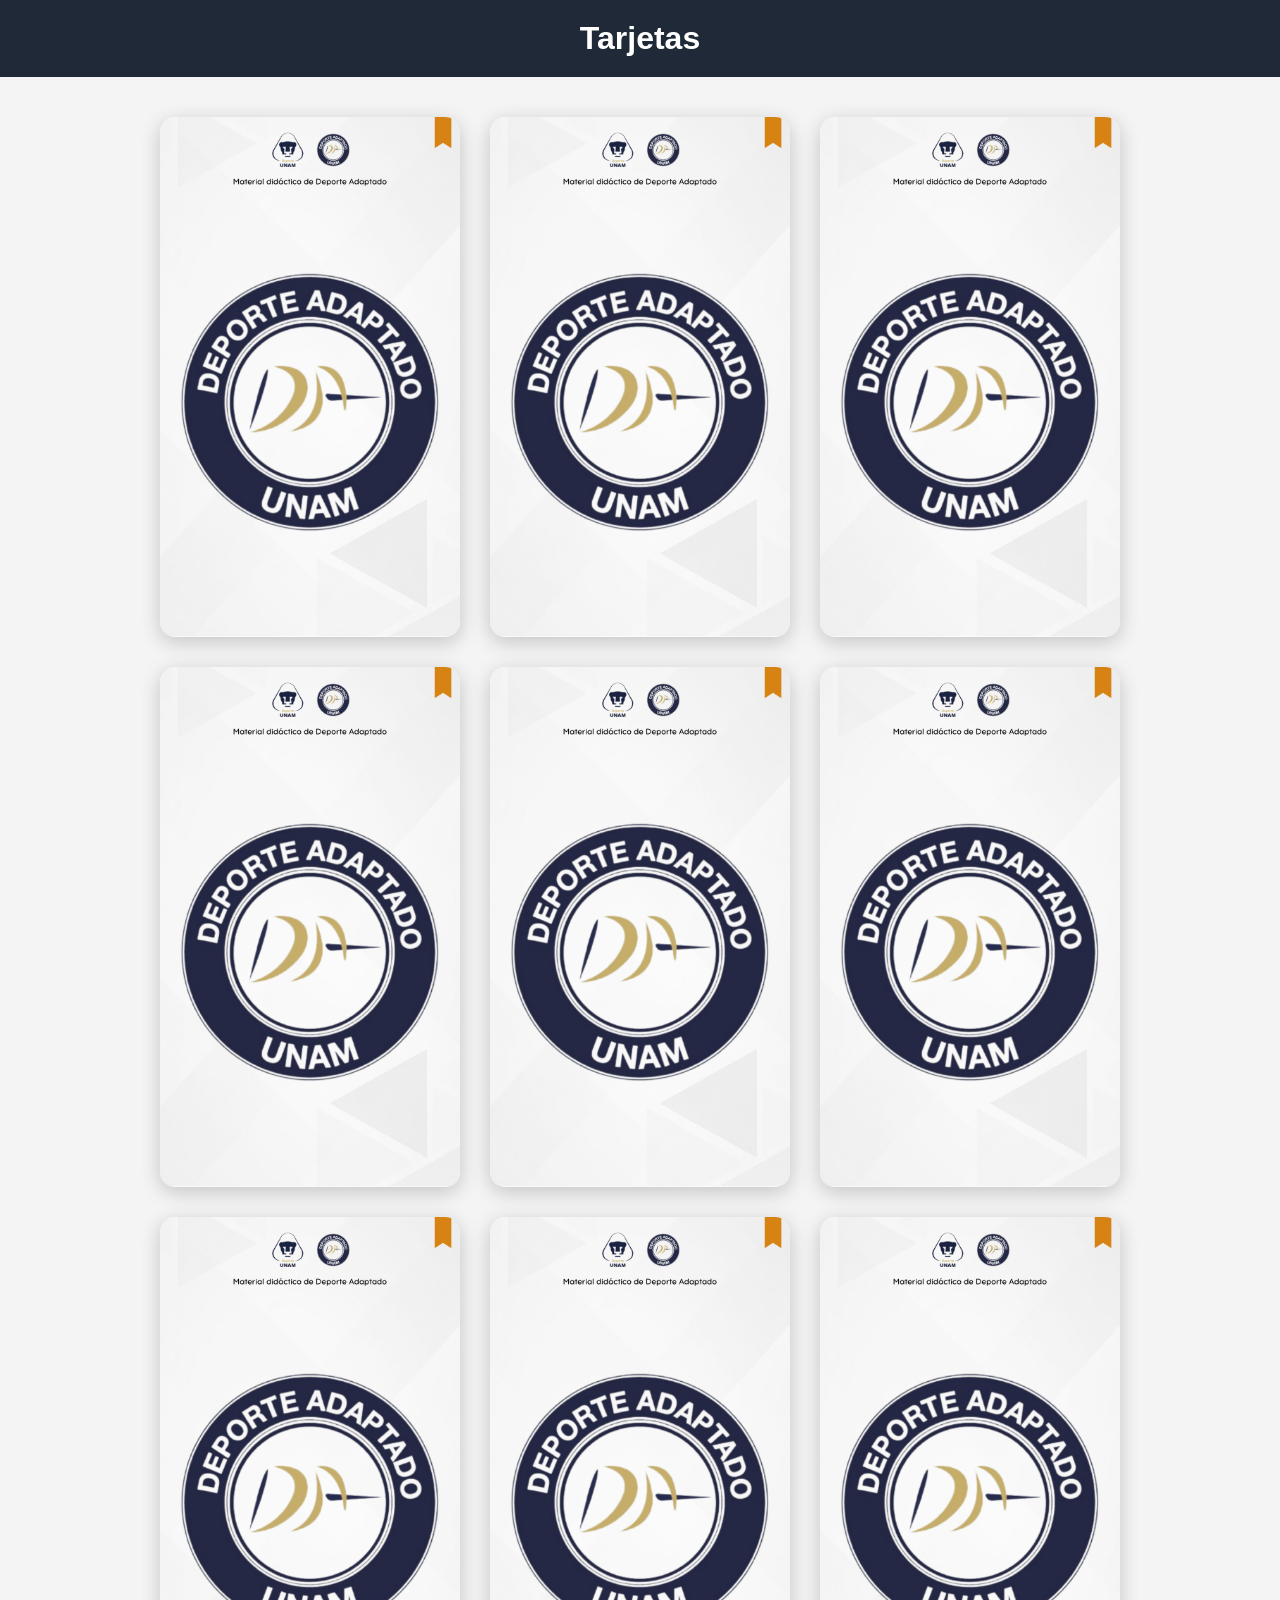
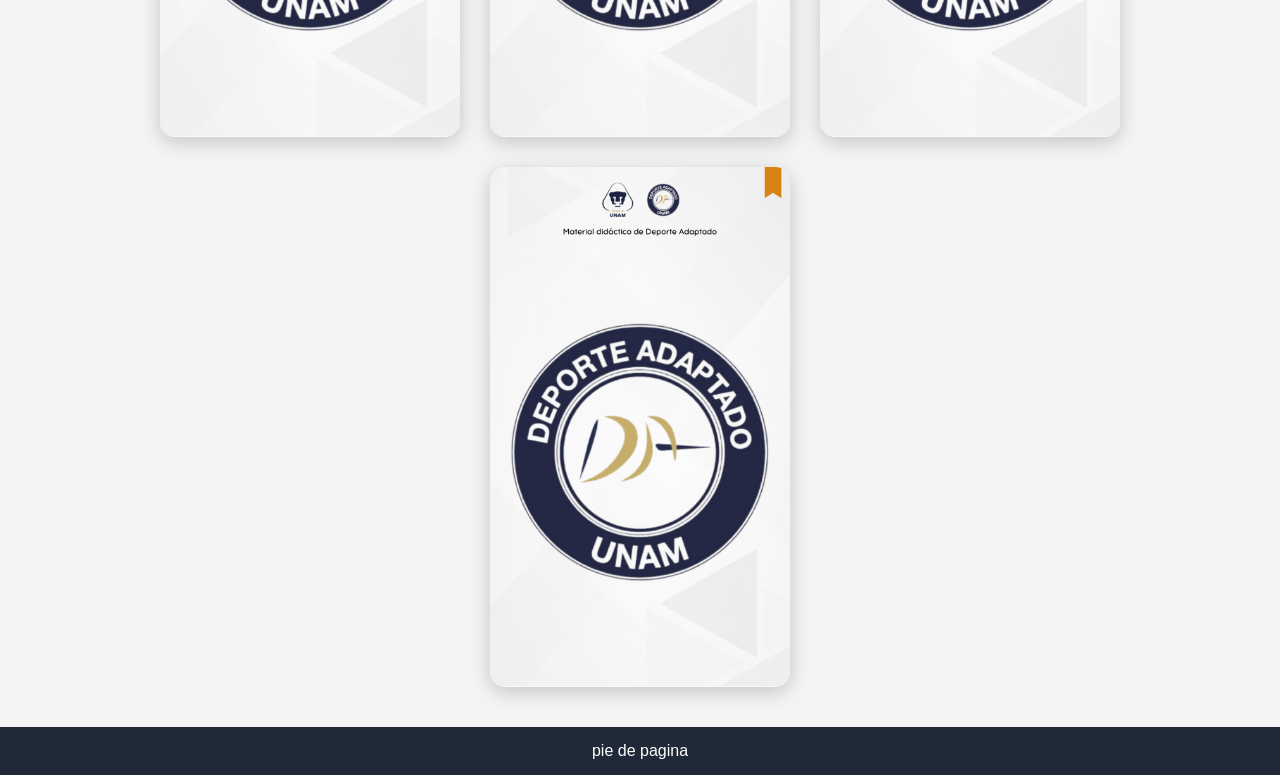
==== index.html @ c442233c "creacion" ====
<!DOCTYPE html>
<html lang="es">
<head>
    <meta charset="UTF-8">
    <meta name="viewport" content="width=device-width, initial-scale=1.0">
    <title>Tarjetas Deporte Adaptado</title>
    <link rel="stylesheet" href="style.css">
</head>
<body>

    <header>
        <h1>Tarjetas</h1>
    </header>

    <main class="contenedor">

        <!-- Tarjeta 1 -->
        <div class="card">
            <div class="card-inner">

                <div class="card-front">
                    <img src="img/anverso.png" alt="Imagen 1">
                </div>

                <div class="card-back">
                    <video playsinline preload="metadata">
                        <source src="video/01.mp4" type="video/mp4">
                    </video>
                </div>

            </div>
        </div>

        <!-- Tarjeta 2 -->
        <div class="card">
            <div class="card-inner">

                <div class="card-front">
                    <img src="img/anverso.png" alt="Imagen 2">
                </div>

                <div class="card-back">
                    <video playsinline preload="metadata">
                        <source src="video/02.mp4" type="video/mp4">
                    </video>
                </div>

            </div>
        </div>

        <!-- Tarjeta 3 -->
        <div class="card">
            <div class="card-inner">

                <div class="card-front">
                    <img src="img/anverso.png" alt="Imagen 3">
                </div>

                <div class="card-back">
                    <video playsinline preload="metadata">
                        <source src="video/03.mp4" type="video/mp4">
                    </video>
                </div>

            </div>
        </div>

        <!-- Tarjeta 4 -->
        <div class="card">
            <div class="card-inner">

                <div class="card-front">
                    <img src="img/anverso.png" alt="Imagen 3">
                </div>

                <div class="card-back">
                    <video playsinline preload="metadata">
                        <source src="video/04.mp4" type="video/mp4">
                    </video>
                </div>

            </div>
        </div>

        <!-- Tarjeta 5 -->
        <div class="card">
            <div class="card-inner">

                <div class="card-front">
                    <img src="img/anverso.png" alt="Imagen 3">
                </div>

                <div class="card-back">
                    <video playsinline preload="metadata">
                        <source src="video/05.mp4" type="video/mp4">
                    </video>
                </div>

            </div>
        </div>

        <!-- Tarjeta 6 -->
        <div class="card">
            <div class="card-inner">

                <div class="card-front">
                    <img src="img/anverso.png" alt="Imagen 3">
                </div>

                <div class="card-back">
                    <video playsinline preload="metadata">
                        <source src="video/06.mp4" type="video/mp4">
                    </video>
                </div>

            </div>
        </div>

        <!-- Tarjeta 7 -->
        <div class="card">
            <div class="card-inner">

                <div class="card-front">
                    <img src="img/anverso.png" alt="Imagen 3">
                </div>

                <div class="card-back">
                    <video playsinline preload="metadata">
                        <source src="video/07.mp4" type="video/mp4">
                    </video>
                </div>

            </div>
        </div>

        <!-- Tarjeta 8 -->
        <div class="card">
            <div class="card-inner">

                <div class="card-front">
                    <img src="img/anverso.png" alt="Imagen 3">
                </div>

                <div class="card-back">
                    <video playsinline preload="metadata">
                        <source src="video/08.mp4" type="video/mp4">
                    </video>
                </div>

            </div>
        </div>

        <!-- Tarjeta 9 -->
        <div class="card">
            <div class="card-inner">

                <div class="card-front">
                    <img src="img/anverso.png" alt="Imagen 3">
                </div>

                <div class="card-back">
                    <video playsinline preload="metadata">
                        <source src="video/09.mp4" type="video/mp4">
                    </video>
                </div>

            </div>
        </div>

        <!-- Tarjeta 10 -->
        <div class="card">
            <div class="card-inner">

                <div class="card-front">
                    <img src="img/anverso.png" alt="Imagen 3">
                </div>

                <div class="card-back">
                    <video playsinline preload="metadata">
                        <source src="video/10.mp4" type="video/mp4">
                    </video>
                </div>

            </div>
        </div>

        

    </main>

    <footer>
        <p>pie de pagina</p>
    </footer>

    <script src="script.js"></script>

</body>
</html>
---- style.css ----
*{
    margin:0;
    padding:0;
    box-sizing:border-box;
}

body{
    min-height:100vh;
    display:flex;
    flex-direction:column;
    font-family:Arial, Helvetica, sans-serif;
    background:#f4f4f4;
}

header{
    background:#1f2937;
    color:white;
    text-align:center;
    padding:20px;
}

footer{
    background:#1f2937;
    color:white;
    text-align:center;
    padding:15px;
    margin-top:auto;
}

.contenedor{
    display:flex;
    flex-wrap:wrap;
    justify-content:center;
    gap:30px;
    padding:40px;
}

.card{
    width:300px;
    height:520px;
    perspective:1000px;
    cursor:pointer;
}

.card-inner{
    width:100%;
    height:100%;
    position:relative;
    transform-style:preserve-3d;
    transition:transform 0.8s;
}

.card.flipped .card-inner{
    transform:rotateY(180deg);
}

.card-front,
.card-back{
    position:absolute;
    width:100%;
    height:100%;
    backface-visibility:hidden;
    border-radius:15px;
    overflow:hidden;
    box-shadow:0 5px 20px rgba(0,0,0,.2);
}

.card-front img{
    width:100%;
    height:100%;
    object-fit:cover;
}

.card-back{
    transform:rotateY(180deg);
    background:black;
}

.card-back video{
    width:100%;
    height:100%;
    object-fit:cover;
}
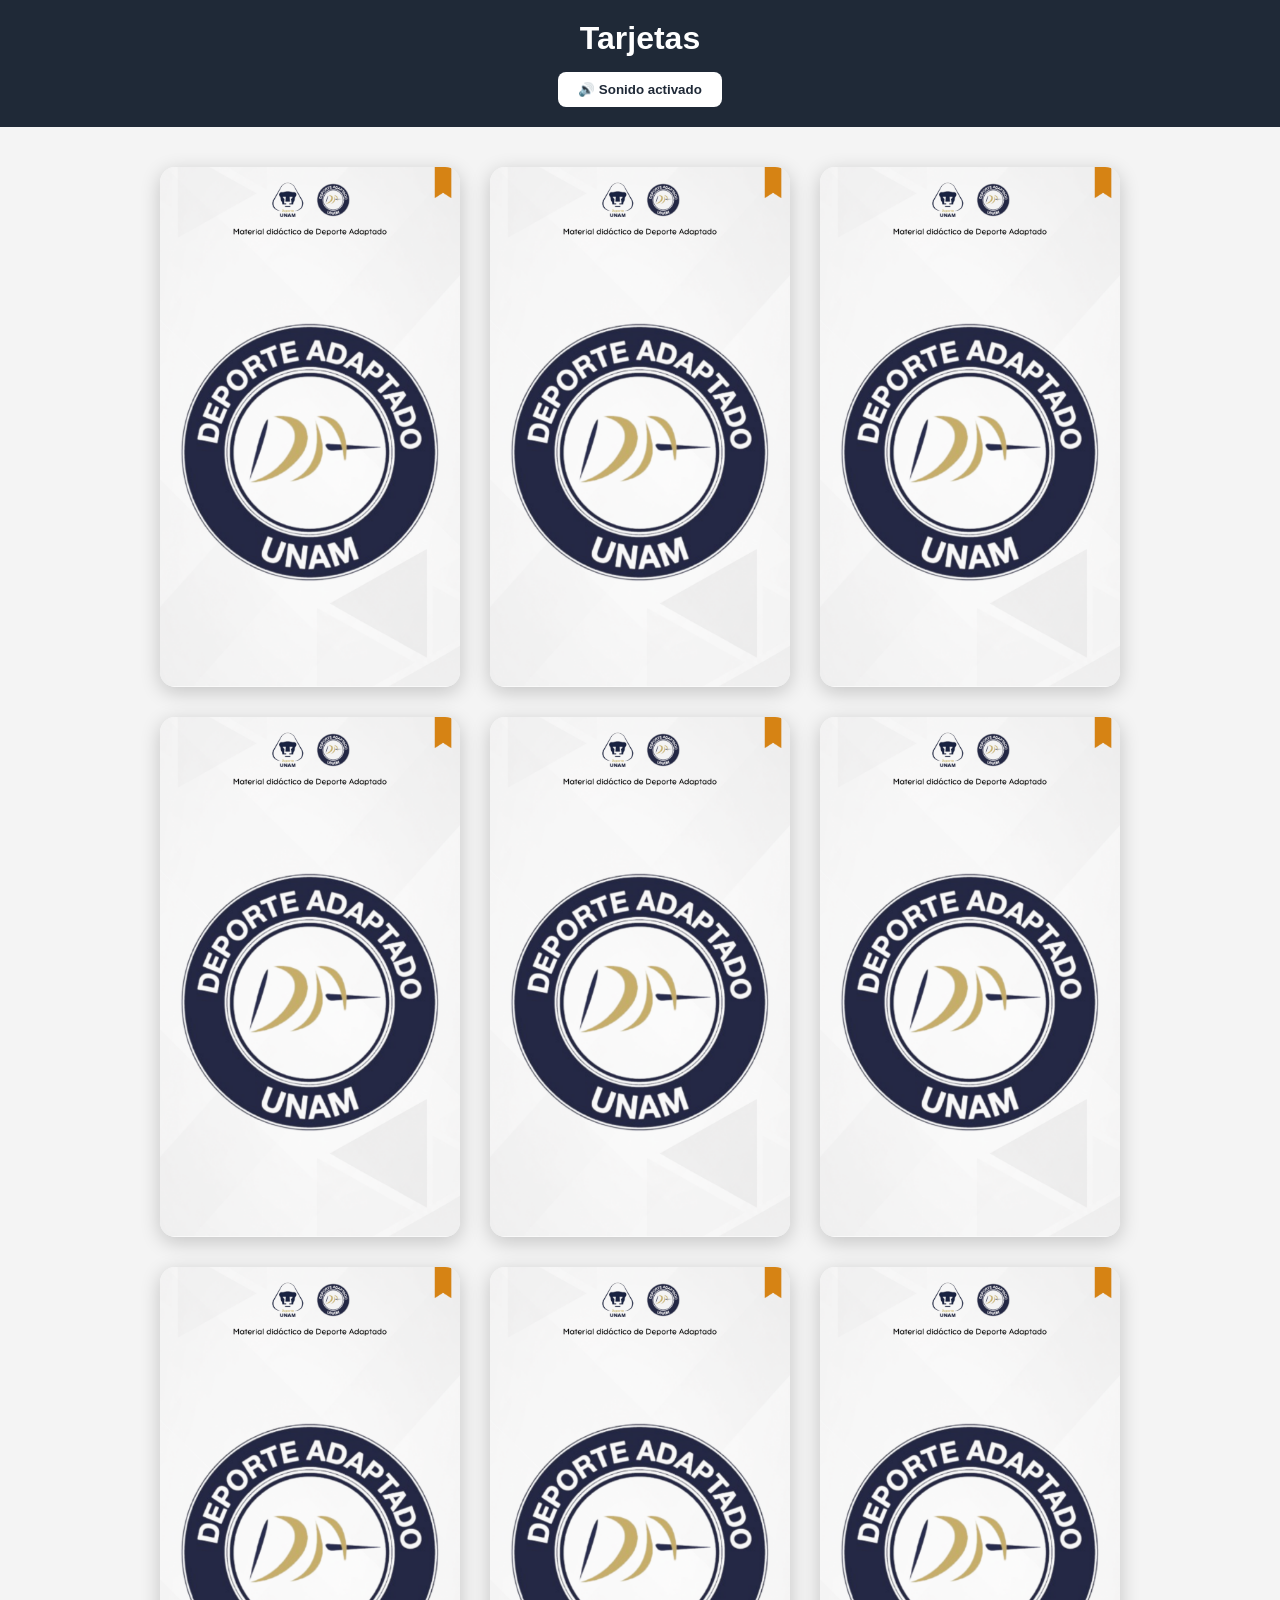
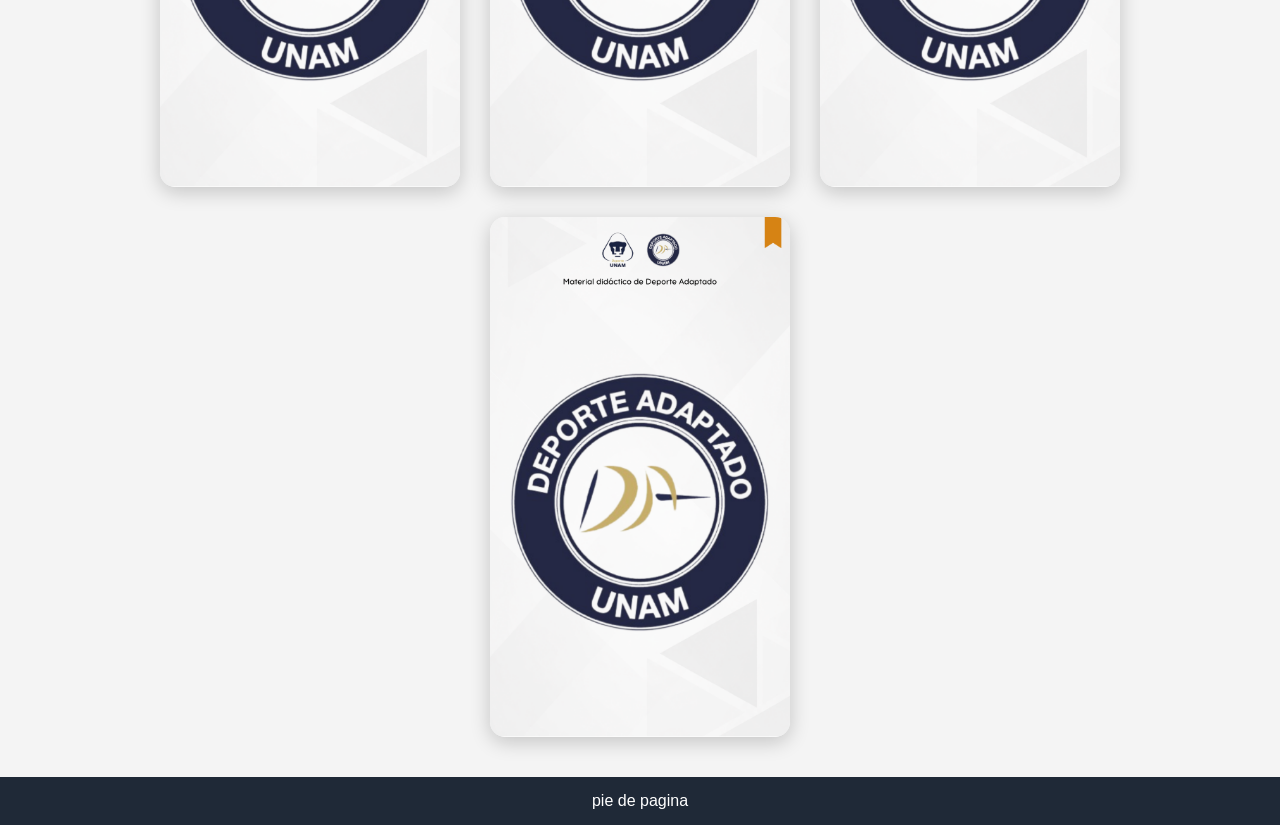
==== commit 9e97a656: "act sonido" ====
--- a/index.html
+++ b/index.html
@@ -10,6 +10,9 @@
 
     <header>
         <h1>Tarjetas</h1>
+         <button id="toggleAudio">
+        🔊 Sonido activado
+    </button>
     </header>
 
     <main class="contenedor">
--- a/style.css
+++ b/style.css
@@ -25,6 +25,21 @@
     text-align:center;
     padding:15px;
     margin-top:auto;
+}
+
+#toggleAudio{
+    margin-top:15px;
+    padding:10px 20px;
+    border:none;
+    border-radius:8px;
+    background:white;
+    color:#1f2937;
+    font-weight:bold;
+    cursor:pointer;
+}
+
+#toggleAudio:hover{
+    opacity:.9;
 }
 
 .contenedor{
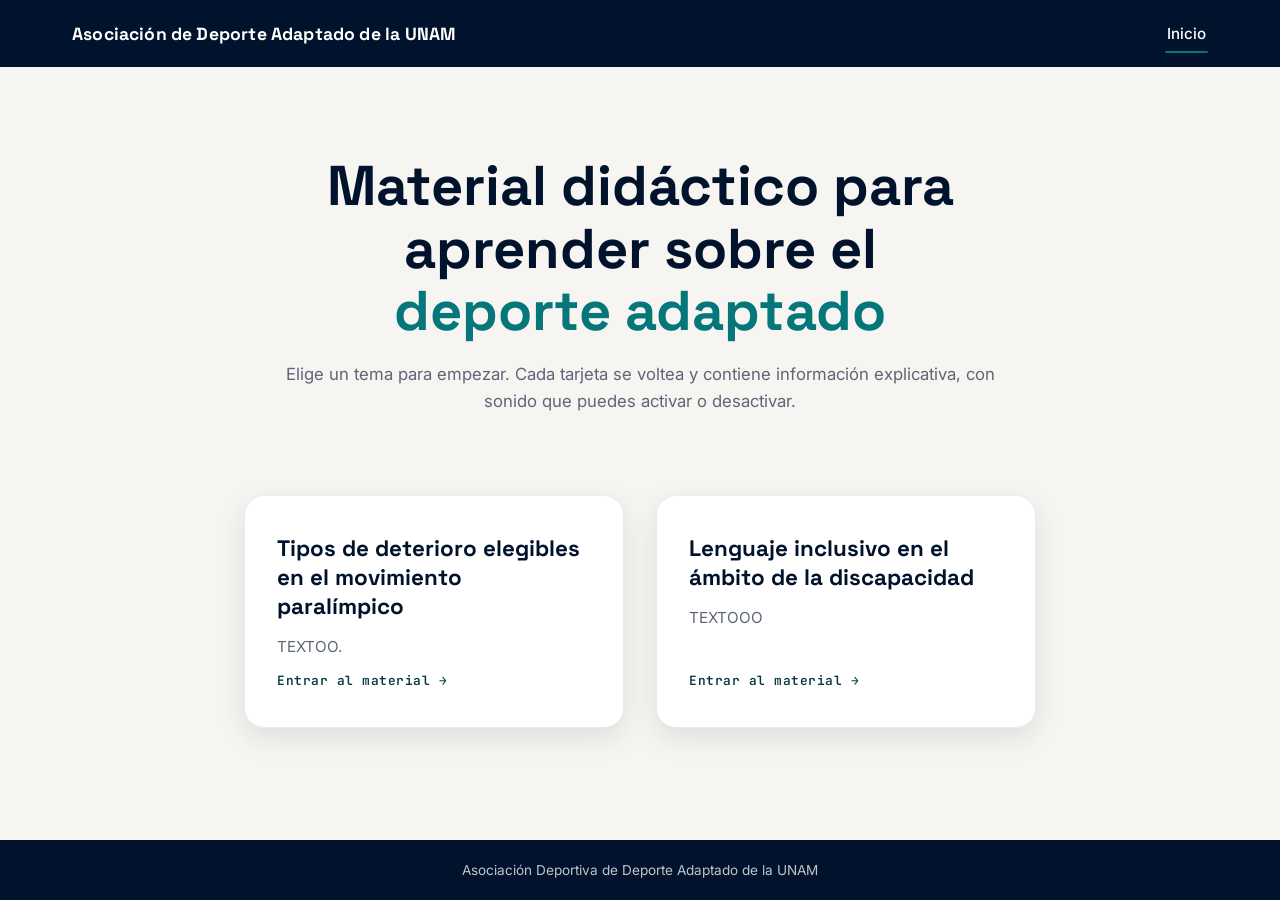
==== commit e8b185d8: "act" ====
--- a/index.html
+++ b/index.html
@@ -3,199 +3,56 @@
 <head>
     <meta charset="UTF-8">
     <meta name="viewport" content="width=device-width, initial-scale=1.0">
-    <title>Tarjetas Deporte Adaptado</title>
+    <title>Material Didáctico Deporte Adaptado</title>
+    <link rel="preconnect" href="https://fonts.googleapis.com">
+    <link rel="preconnect" href="https://fonts.gstatic.com" crossorigin>
+    <link href="https://fonts.googleapis.com/css2?family=Space+Grotesk:wght@500;600;700&family=Inter:wght@400;500;600&family=JetBrains+Mono:wght@500;600&display=swap" rel="stylesheet">
     <link rel="stylesheet" href="style.css">
 </head>
 <body>
 
-    <header>
-        <h1>Tarjetas</h1>
-         <button id="toggleAudio">
-        🔊 Sonido activado
-    </button>
+    <header class="site-header">
+        <nav class="nav">
+            <a href="index.html" class="logo">Asociación de Deporte Adaptado de la UNAM</a>
+            <div class="nav-links">
+                <a href="index.html" class="active">Inicio</a>
+                <!-- <a href="tipos-disc.html">Tipos de deterioro elegibles en el movimiento paralímpico</a>
+                <a href="voca.html">Lenguaje inclusivo en el ámbito de la discapacidad</a> -->
+            </div>
+        </nav>
     </header>
 
-    <main class="contenedor">
+    <main class="hero">
 
-        <!-- Tarjeta 1 -->
-        <div class="card">
-            <div class="card-inner">
+        <section class="hero-intro">
+            <!-- <p class="eyebrow">Recursos didácticos</p> -->
+            <h1>Material didáctico para aprender sobre el <br><span>deporte adaptado</span></h1>
+            <p class="hero-text">Elige un tema para empezar. Cada tarjeta se voltea y contiene información explicativa, con sonido que puedes activar o desactivar.</p>
+        </section>
 
-                <div class="card-front">
-                    <img src="img/anverso.png" alt="Imagen 1">
-                </div>
+        <section class="deck-select">
 
-                <div class="card-back">
-                    <video playsinline preload="metadata">
-                        <source src="video/01.mp4" type="video/mp4">
-                    </video>
-                </div>
+            <a class="deck-card" href="tipos-disc.html">
+                <!-- <span class="deck-icon"></span> -->
+                <h2>Tipos de deterioro elegibles en el movimiento paralímpico</h2>
+                <p>TEXTOO.</p>
+                <span class="deck-cta">Entrar al material →</span>
+            </a>
 
-            </div>
-        </div>
+            <a class="deck-card" href="voca.html">
+                <!-- <span class="deck-icon"></span> -->
+                <h2>Lenguaje inclusivo en el ámbito de la discapacidad</h2>
+                <p>TEXTOOO</p>
+                <span class="deck-cta">Entrar al material →</span>
+            </a>
 
-        <!-- Tarjeta 2 -->
-        <div class="card">
-            <div class="card-inner">
-
-                <div class="card-front">
-                    <img src="img/anverso.png" alt="Imagen 2">
-                </div>
-
-                <div class="card-back">
-                    <video playsinline preload="metadata">
-                        <source src="video/02.mp4" type="video/mp4">
-                    </video>
-                </div>
-
-            </div>
-        </div>
-
-        <!-- Tarjeta 3 -->
-        <div class="card">
-            <div class="card-inner">
-
-                <div class="card-front">
-                    <img src="img/anverso.png" alt="Imagen 3">
-                </div>
-
-                <div class="card-back">
-                    <video playsinline preload="metadata">
-                        <source src="video/03.mp4" type="video/mp4">
-                    </video>
-                </div>
-
-            </div>
-        </div>
-
-        <!-- Tarjeta 4 -->
-        <div class="card">
-            <div class="card-inner">
-
-                <div class="card-front">
-                    <img src="img/anverso.png" alt="Imagen 3">
-                </div>
-
-                <div class="card-back">
-                    <video playsinline preload="metadata">
-                        <source src="video/04.mp4" type="video/mp4">
-                    </video>
-                </div>
-
-            </div>
-        </div>
-
-        <!-- Tarjeta 5 -->
-        <div class="card">
-            <div class="card-inner">
-
-                <div class="card-front">
-                    <img src="img/anverso.png" alt="Imagen 3">
-                </div>
-
-                <div class="card-back">
-                    <video playsinline preload="metadata">
-                        <source src="video/05.mp4" type="video/mp4">
-                    </video>
-                </div>
-
-            </div>
-        </div>
-
-        <!-- Tarjeta 6 -->
-        <div class="card">
-            <div class="card-inner">
-
-                <div class="card-front">
-                    <img src="img/anverso.png" alt="Imagen 3">
-                </div>
-
-                <div class="card-back">
-                    <video playsinline preload="metadata">
-                        <source src="video/06.mp4" type="video/mp4">
-                    </video>
-                </div>
-
-            </div>
-        </div>
-
-        <!-- Tarjeta 7 -->
-        <div class="card">
-            <div class="card-inner">
-
-                <div class="card-front">
-                    <img src="img/anverso.png" alt="Imagen 3">
-                </div>
-
-                <div class="card-back">
-                    <video playsinline preload="metadata">
-                        <source src="video/07.mp4" type="video/mp4">
-                    </video>
-                </div>
-
-            </div>
-        </div>
-
-        <!-- Tarjeta 8 -->
-        <div class="card">
-            <div class="card-inner">
-
-                <div class="card-front">
-                    <img src="img/anverso.png" alt="Imagen 3">
-                </div>
-
-                <div class="card-back">
-                    <video playsinline preload="metadata">
-                        <source src="video/08.mp4" type="video/mp4">
-                    </video>
-                </div>
-
-            </div>
-        </div>
-
-        <!-- Tarjeta 9 -->
-        <div class="card">
-            <div class="card-inner">
-
-                <div class="card-front">
-                    <img src="img/anverso.png" alt="Imagen 3">
-                </div>
-
-                <div class="card-back">
-                    <video playsinline preload="metadata">
-                        <source src="video/09.mp4" type="video/mp4">
-                    </video>
-                </div>
-
-            </div>
-        </div>
-
-        <!-- Tarjeta 10 -->
-        <div class="card">
-            <div class="card-inner">
-
-                <div class="card-front">
-                    <img src="img/anverso.png" alt="Imagen 3">
-                </div>
-
-                <div class="card-back">
-                    <video playsinline preload="metadata">
-                        <source src="video/10.mp4" type="video/mp4">
-                    </video>
-                </div>
-
-            </div>
-        </div>
-
-        
+        </section>
 
     </main>
 
     <footer>
-        <p>pie de pagina</p>
+        <p>Asociación Deportiva de Deporte Adaptado de la UNAM</p>
     </footer>
 
-    <script src="script.js"></script>
-
 </body>
-</html>+</html>
--- a/style.css
+++ b/style.css
@@ -1,59 +1,163 @@
+:root{
+    --ink:#01122c;
+    --ink-soft:#041f4b;
+    --bg:#f6f5f1;
+    --surface:#ffffff;
+    --accent:#05767a;
+    --accent-dark:#063844;
+    --teal:#16b3a3;
+    --text:#041b4b;
+    --text-soft:#5d6577;
+    --border:rgba(18,32,54,.09);
+    --radius:16px;
+    --shadow-soft:0 10px 28px rgba(18,32,54,.10);
+    --shadow-strong:0 20px 45px rgba(18,32,54,.20);
+    --font-display:"Space Grotesk", sans-serif;
+    --font-body:"Inter", sans-serif;
+    --font-mono:"JetBrains Mono", monospace;
+}
+
 *{
     margin:0;
     padding:0;
     box-sizing:border-box;
 }
 
+html{ scroll-behavior:smooth; }
+
 body{
     min-height:100vh;
     display:flex;
     flex-direction:column;
-    font-family:Arial, Helvetica, sans-serif;
-    background:#f4f4f4;
-}
-
-header{
-    background:#1f2937;
-    color:white;
+    font-family:var(--font-body);
+    background:var(--bg);
+    color:var(--text);
+}
+
+a{ color:inherit; text-decoration:none; }
+
+/* ---------- Site nav ---------- */
+.site-header{
+    background:var(--ink);
+    color:#fff;
+}
+
+.nav{
+    max-width:1200px;
+    margin:0 auto;
+    display:flex;
+    align-items:center;
+    justify-content:space-between;
+    padding:18px 32px;
+    flex-wrap:wrap;
+    gap:14px;
+}
+
+.logo{
+    font-family:var(--font-display);
+    font-weight:700;
+    font-size:1.1rem;
+    letter-spacing:.01em;
+    display:flex;
+    align-items:center;
+    gap:8px;
+}
+
+.nav-links{
+    display:flex;
+    gap:28px;
+    font-weight:500;
+    font-size:.95rem;
+}
+
+.nav-links a{
+    position:relative;
+    padding:6px 2px;
+    opacity:.75;
+    transition:opacity .2s;
+}
+
+.nav-links a:hover,
+.nav-links a:focus-visible{ opacity:1; }
+
+.nav-links a.active{ opacity:1; }
+
+.nav-links a.active::after{
+    content:"";
+    position:absolute;
+    left:0; right:0; bottom:-4px;
+    height:2px;
+    background:var(--accent);
+    border-radius:2px;
+}
+
+/* ---------- Page intro (tipos-disc.html / voca.html) ---------- */
+.page-intro{
+    position:relative;
+    background:
+        repeating-linear-gradient(90deg, rgba(255,255,255,.05) 0 1px, transparent 1px 80px),
+        var(--ink-soft);
+    color:#fff;
     text-align:center;
-    padding:20px;
-}
-
-footer{
-    background:#1f2937;
-    color:white;
-    text-align:center;
-    padding:15px;
-    margin-top:auto;
+    padding:10px 24px 60px;
+}
+
+.page-intro .eyebrow{
+    font-family:var(--font-mono);
+    text-transform:uppercase;
+    letter-spacing:.18em;
+    font-size:.75rem;
+    color:var(--accent);
+    margin-bottom:14px;
+}
+
+.page-intro h1{
+    font-family:var(--font-display);
+    font-size:clamp(1.1rem, 3vw, 2.1rem);
+    font-weight:700;
+    margin-bottom:10px;
+}
+
+.page-intro .lead{
+    max-width:860px;
+    margin:0 auto 28px;
+    color:rgba(255,255,255,.75);
+    font-size:1rem;
+    line-height:1.55;
 }
 
 #toggleAudio{
-    margin-top:15px;
-    padding:10px 20px;
     border:none;
-    border-radius:8px;
-    background:white;
-    color:#1f2937;
-    font-weight:bold;
+    border-radius:999px;
+    padding:12px 26px;
+    background:#fff;
+    color:var(--ink);
+    font-weight:600;
+    font-family:var(--font-body);
+    font-size:.95rem;
     cursor:pointer;
-}
-
-#toggleAudio:hover{
-    opacity:.9;
-}
-
+    box-shadow:var(--shadow-soft);
+    transition:transform .2s, box-shadow .2s;
+}
+
+#toggleAudio:hover{ transform:translateY(-2px); box-shadow:var(--shadow-strong); }
+#toggleAudio:focus-visible{ outline:3px solid var(--accent); outline-offset:2px; }
+
+/* ---------- Card grid (same behaviour, refined look) ---------- */
 .contenedor{
     display:flex;
     flex-wrap:wrap;
     justify-content:center;
-    gap:30px;
-    padding:40px;
+    gap:28px;
+    padding:56px 32px 80px;
+    max-width:1280px;
+    margin:0 auto;
 }
 
 .card{
     width:300px;
-    height:520px;
-    perspective:1000px;
+    height:480px;
+    perspective:1200px;
     cursor:pointer;
 }
 
@@ -62,12 +166,10 @@
     height:100%;
     position:relative;
     transform-style:preserve-3d;
-    transition:transform 0.8s;
-}
-
-.card.flipped .card-inner{
-    transform:rotateY(180deg);
-}
+    transition:transform .8s cubic-bezier(.2,.8,.2,1);
+}
+
+.card.flipped .card-inner{ transform:rotateY(180deg); }
 
 .card-front,
 .card-back{
@@ -75,9 +177,14 @@
     width:100%;
     height:100%;
     backface-visibility:hidden;
-    border-radius:15px;
+    border-radius:var(--radius);
     overflow:hidden;
-    box-shadow:0 5px 20px rgba(0,0,0,.2);
+    box-shadow:var(--shadow-soft);
+}
+
+.card-front{
+    background:var(--surface);
+    border:1px solid var(--border);
 }
 
 .card-front img{
@@ -86,13 +193,149 @@
     object-fit:cover;
 }
 
+.card-number{
+    position:absolute;
+    top:14px;
+    left:14px;
+    font-family:var(--font-mono);
+    font-size:.75rem;
+    font-weight:600;
+    color:#fff;
+    background:rgba(18,32,54,.65);
+    padding:4px 10px;
+    border-radius:999px;
+    letter-spacing:.05em;
+    z-index:2;
+}
+
+.card:not(.flipped):hover .card-inner{ transform:translateY(-6px); }
+.card:not(.flipped):hover .card-front{ box-shadow:var(--shadow-strong); }
+
 .card-back{
     transform:rotateY(180deg);
-    background:black;
+    background:#000;
 }
 
 .card-back video{
     width:100%;
     height:100%;
     object-fit:cover;
-}+}
+
+.card:focus-visible .card-front,
+.card:focus-visible .card-back{ outline:3px solid var(--accent); outline-offset:3px; }
+
+/* ---------- Landing page ---------- */
+.hero{ flex:1; }
+
+.hero-intro{
+    max-width:760px;
+    margin:0 auto;
+    text-align:center;
+    padding:88px 24px 24px;
+}
+
+.hero-intro .eyebrow{
+    font-family:var(--font-mono);
+    text-transform:uppercase;
+    letter-spacing:.18em;
+    font-size:.75rem;
+    color:var(--accent-dark);
+    margin-bottom:18px;
+}
+
+.hero-intro h1{
+    font-family:var(--font-display);
+    font-size:clamp(2.3rem, 5vw, 3.5rem);
+    line-height:1.12;
+    font-weight:700;
+    color:var(--ink);
+    margin-bottom:18px;
+}
+
+.hero-intro h1 span{ color:var(--accent); }
+
+.hero-intro .hero-text{
+    font-size:1.05rem;
+    color:var(--text-soft);
+    line-height:1.6;
+}
+
+.deck-select{
+    display:flex;
+    flex-wrap:wrap;
+    justify-content:center;
+    gap:32px;
+    max-width:980px;
+    margin:56px auto 96px;
+    padding:0 24px;
+    perspective:1400px;
+}
+
+.deck-card{
+    flex:1 1 320px;
+    max-width:380px;
+    background:var(--surface);
+    border:1px solid var(--border);
+    border-radius:20px;
+    padding:38px 32px;
+    box-shadow:var(--shadow-soft);
+    display:flex;
+    flex-direction:column;
+    gap:14px;
+    transition:transform .35s ease, box-shadow .35s ease;
+}
+
+.deck-card:hover,
+.deck-card:focus-visible{
+    transform:rotateY(-4deg) translateY(-6px);
+    box-shadow:var(--shadow-strong);
+}
+
+.deck-icon{ font-size:2.2rem; }
+
+.deck-card h2{
+    font-family:var(--font-display);
+    font-size:1.4rem;
+    color:var(--ink);
+}
+
+.deck-card p{
+    color:var(--text-soft);
+    font-size:.95rem;
+    line-height:1.55;
+    flex:1;
+}
+
+.deck-cta{
+    font-family:var(--font-mono);
+    font-size:.8rem;
+    letter-spacing:.04em;
+    color:var(--accent-dark);
+    font-weight:600;
+}
+
+/* ---------- Footer ---------- */
+footer{
+    background:var(--ink);
+    color:rgba(255,255,255,.75);
+    text-align:center;
+    padding:22px;
+    margin-top:auto;
+    font-size:.85rem;
+}
+
+footer a{
+    color:#fff;
+    text-decoration:underline;
+    text-decoration-color:rgba(255,255,255,.35);
+}
+
+/* ---------- Responsive ---------- */
+@media (max-width:640px){
+    .nav{ justify-content:center; text-align:center; }
+    .nav-links{ gap:18px; }
+    .card{ width:100%; max-width:300px; height:420px; }
+    .contenedor{ padding:40px 16px 64px; gap:20px; }
+    .deck-card:hover, .deck-card:focus-visible{ transform:translateY(-6px); }
+}
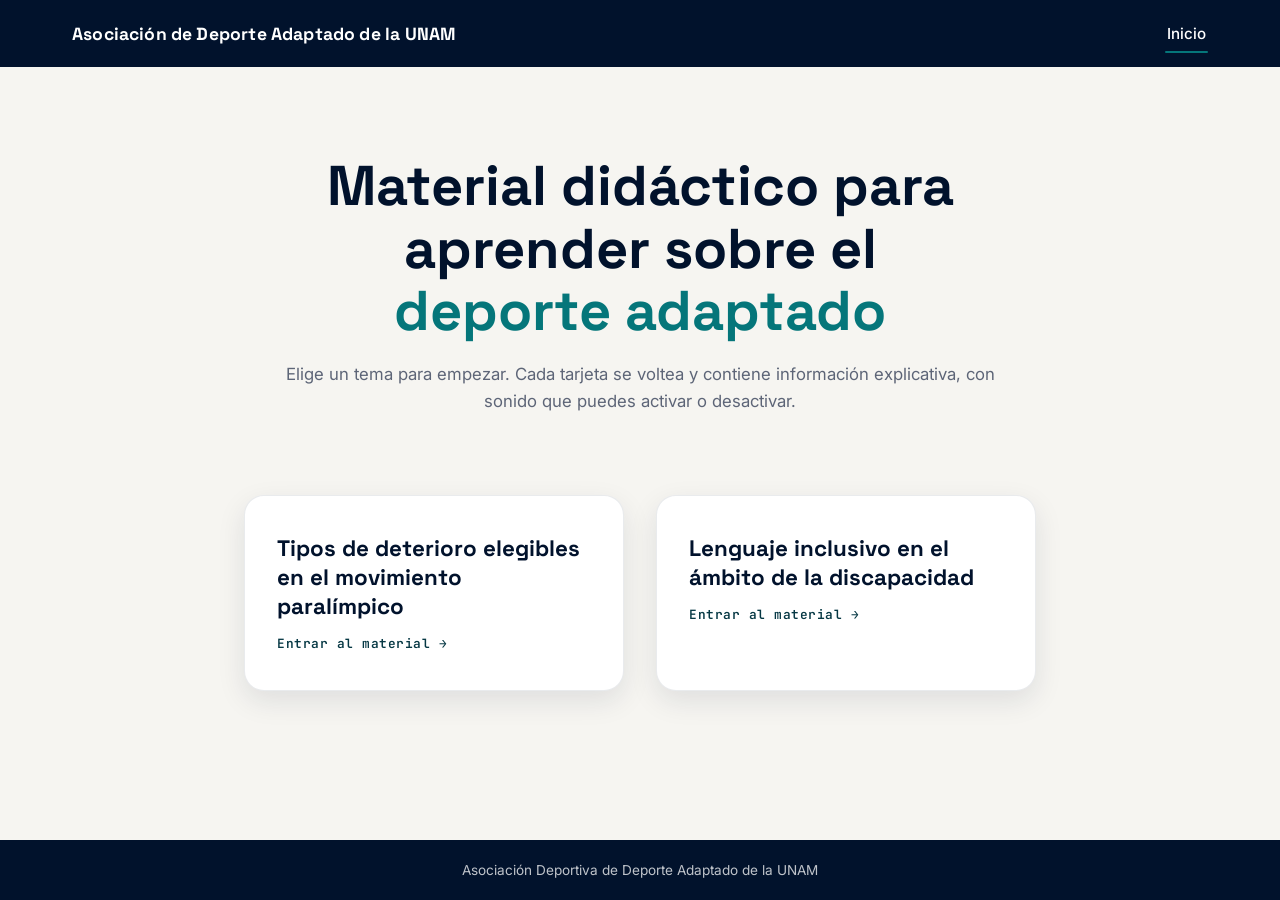
==== commit fa5a598f: "act" ====
--- a/index.html
+++ b/index.html
@@ -32,17 +32,17 @@
 
         <section class="deck-select">
 
-            <a class="deck-card" href="tipos-disc.html">
+            <a class="deck-card" href="TiposDeterioro.html">
                 <!-- <span class="deck-icon"></span> -->
                 <h2>Tipos de deterioro elegibles en el movimiento paralímpico</h2>
-                <p>TEXTOO.</p>
+                <!-- <p>TEXTOO.</p> -->
                 <span class="deck-cta">Entrar al material →</span>
             </a>
 
-            <a class="deck-card" href="voca.html">
+            <a class="deck-card" href="LenguajeInclusivo.html">
                 <!-- <span class="deck-icon"></span> -->
                 <h2>Lenguaje inclusivo en el ámbito de la discapacidad</h2>
-                <p>TEXTOOO</p>
+                <!-- <p>TEXTOOO</p> -->
                 <span class="deck-cta">Entrar al material →</span>
             </a>
 
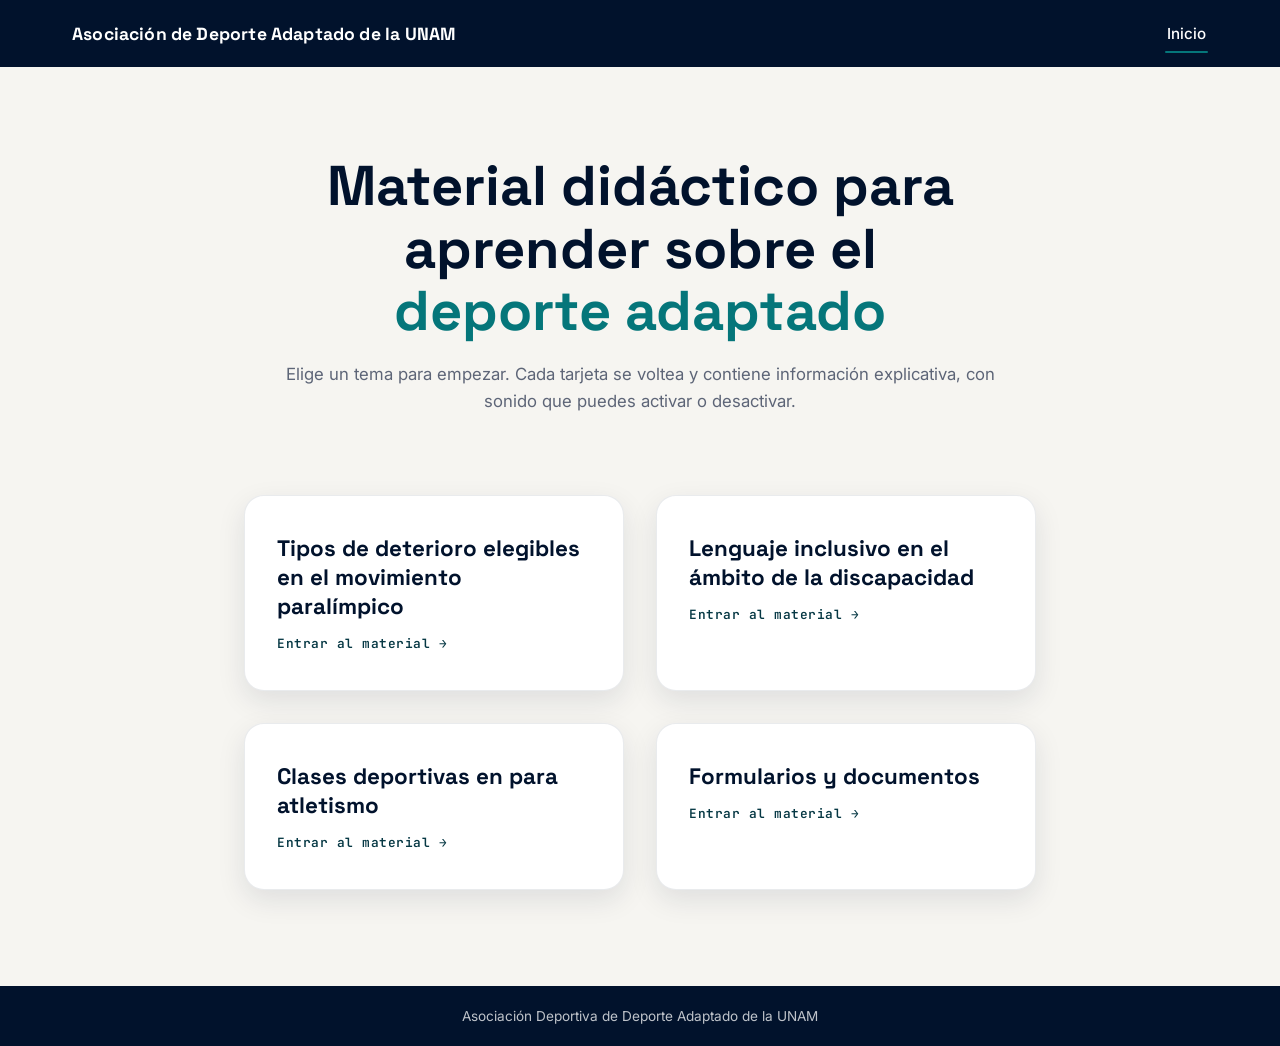
==== commit 55f6993a: "act" ====
--- a/index.html
+++ b/index.html
@@ -46,6 +46,20 @@
                 <span class="deck-cta">Entrar al material →</span>
             </a>
 
+            <a class="deck-card" href="ClasesDeportivasParaAtletismo.html">
+                <!-- <span class="deck-icon"></span> -->
+                <h2>Clases deportivas en para atletismo</h2>
+                <!-- <p>TEXTOOO</p> -->
+                <span class="deck-cta">Entrar al material →</span>
+            </a>
+
+            <a class="deck-card" href="Formularios.html">
+                <!-- <span class="deck-icon"></span> -->
+                <h2>Formularios y documentos</h2>
+                <!-- <p>TEXTOOO</p> -->
+                <span class="deck-cta">Entrar al material →</span>
+            </a>
+
         </section>
 
     </main>
--- a/style.css
+++ b/style.css
@@ -42,6 +42,10 @@
     color:#fff;
 }
 
+.center{
+    text-align: center;
+}
+
 .nav{
     max-width:1200px;
     margin:0 auto;
